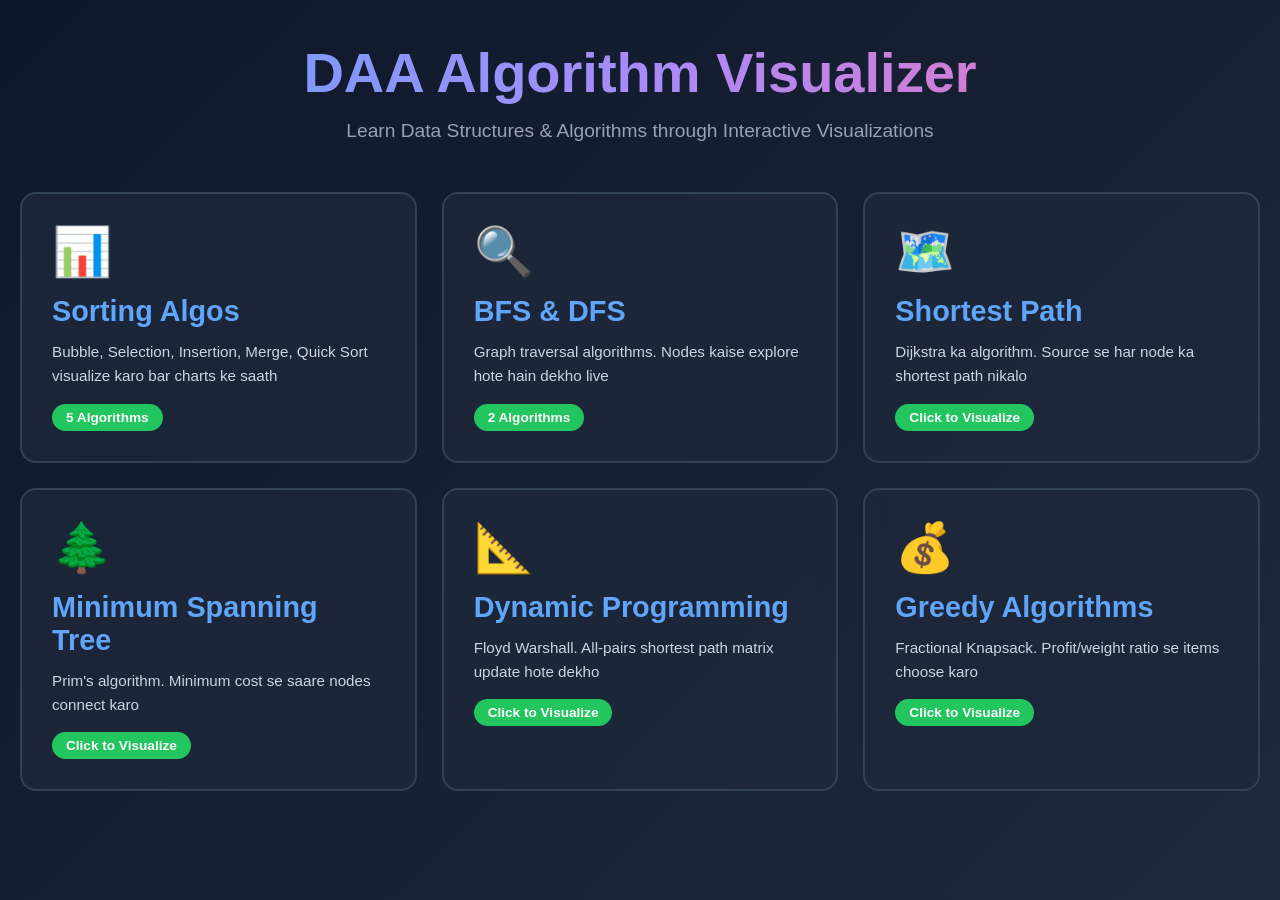
==== src/main/resources/templates/index.html @ bf994232 "DAA Visualizer: Sorting, Graph, DP, Knapsack 0/1 + Fractional working" ====
<!DOCTYPE html>
<html lang="en">
<head>
    <meta charset="UTF-8">
    <meta name="viewport" content="width=device-width, initial-scale=1.0">
    <title>DAA Visualizer</title>
    <style>
        * { margin: 0; padding: 0; box-sizing: border-box; }
        body {
            font-family: 'Segoe UI', sans-serif;
            background: linear-gradient(135deg, #0f172a 0%, #1e293b 100%);
            color: white;
            min-height: 100vh;
            padding: 40px 20px;
        }
        .container {
            max-width: 1400px;
            margin: 0 auto;
        }
        h1 {
            text-align: center;
            font-size: 3.5rem;
            margin-bottom: 15px;
            background: linear-gradient(90deg, #60a5fa, #a78bfa, #f472b6);
            -webkit-background-clip: text;
            -webkit-text-fill-color: transparent;
        }
        .subtitle {
            text-align: center;
            color: #94a3b8;
            font-size: 1.2rem;
            margin-bottom: 50px;
        }
        .grid {
            display: grid;
            grid-template-columns: repeat(auto-fit, minmax(350px, 1fr));
            gap: 25px;
            margin-top: 30px;
        }
        .card {
            background: rgba(30, 41, 59, 0.8);
            backdrop-filter: blur(10px);
            border: 2px solid #334155;
            border-radius: 16px;
            padding: 30px;
            text-decoration: none;
            color: white;
            transition: all 0.3s ease;
            cursor: pointer;
            display: block;
        }
        .card:hover {
            transform: translateY(-8px);
            border-color: #3b82f6;
            box-shadow: 0 20px 40px rgba(59, 130, 246, 0.3);
        }
        .card-icon {
            font-size: 3rem;
            margin-bottom: 15px;
        }
        .card h2 {
            color: #60a5fa;
            font-size: 1.8rem;
            margin-bottom: 12px;
        }
        .card p {
            color: #cbd5e1;
            line-height: 1.6;
            margin-bottom: 15px;
            font-size: 0.95rem;
        }
        .badge {
            display: inline-block;
            background: #3b82f6;
            color: white;
            padding: 6px 14px;
            border-radius: 20px;
            font-size: 0.85rem;
            font-weight: 600;
        }
        .badge.ready {
            background: #22c55e;
        }
    </style>
</head>
<body>
    <div class="container">
        <h1>DAA Algorithm Visualizer</h1>
        <p class="subtitle">Learn Data Structures & Algorithms through Interactive Visualizations</p>

        <div class="grid">
            <a href="/sort" class="card">
                <div class="card-icon">📊</div>
                <h2>Sorting Algos</h2>
                <p>Bubble, Selection, Insertion, Merge, Quick Sort visualize karo bar charts ke saath</p>
                <span class="badge ready">5 Algorithms</span>
            </a>

            <a href="/graph-traversal" class="card">
                <div class="card-icon">🔍</div>
                <h2>BFS & DFS</h2>
                <p>Graph traversal algorithms. Nodes kaise explore hote hain dekho live</p>
                <span class="badge ready">2 Algorithms</span>
            </a>

            <a href="/graph-path" class="card">
                <div class="card-icon">🗺️</div>
                <h2>Shortest Path</h2>
                <p>Dijkstra ka algorithm. Source se har node ka shortest path nikalo</p>
                <span class="badge ready">Click to Visualize</span>
            </a>

            <a href="/graph-mst" class="card">
                <div class="card-icon">🌲</div>
                <h2>Minimum Spanning Tree</h2>
                <p>Prim's algorithm. Minimum cost se saare nodes connect karo</p>
                <span class="badge ready">Click to Visualize</span>
            </a>

            <a href="/dp" class="card">
                <div class="card-icon">📐</div>
                <h2>Dynamic Programming</h2>
                <p>Floyd Warshall. All-pairs shortest path matrix update hote dekho</p>
                <span class="badge ready">Click to Visualize</span>
            </a>

            <a href="/greedy" class="card">
                <div class="card-icon">💰</div>
                <h2>Greedy Algorithms</h2>
                <p>Fractional Knapsack. Profit/weight ratio se items choose karo</p>
                <span class="badge ready">Click to Visualize</span>
            </a>
        </div>
    </div>
</body>
</html>
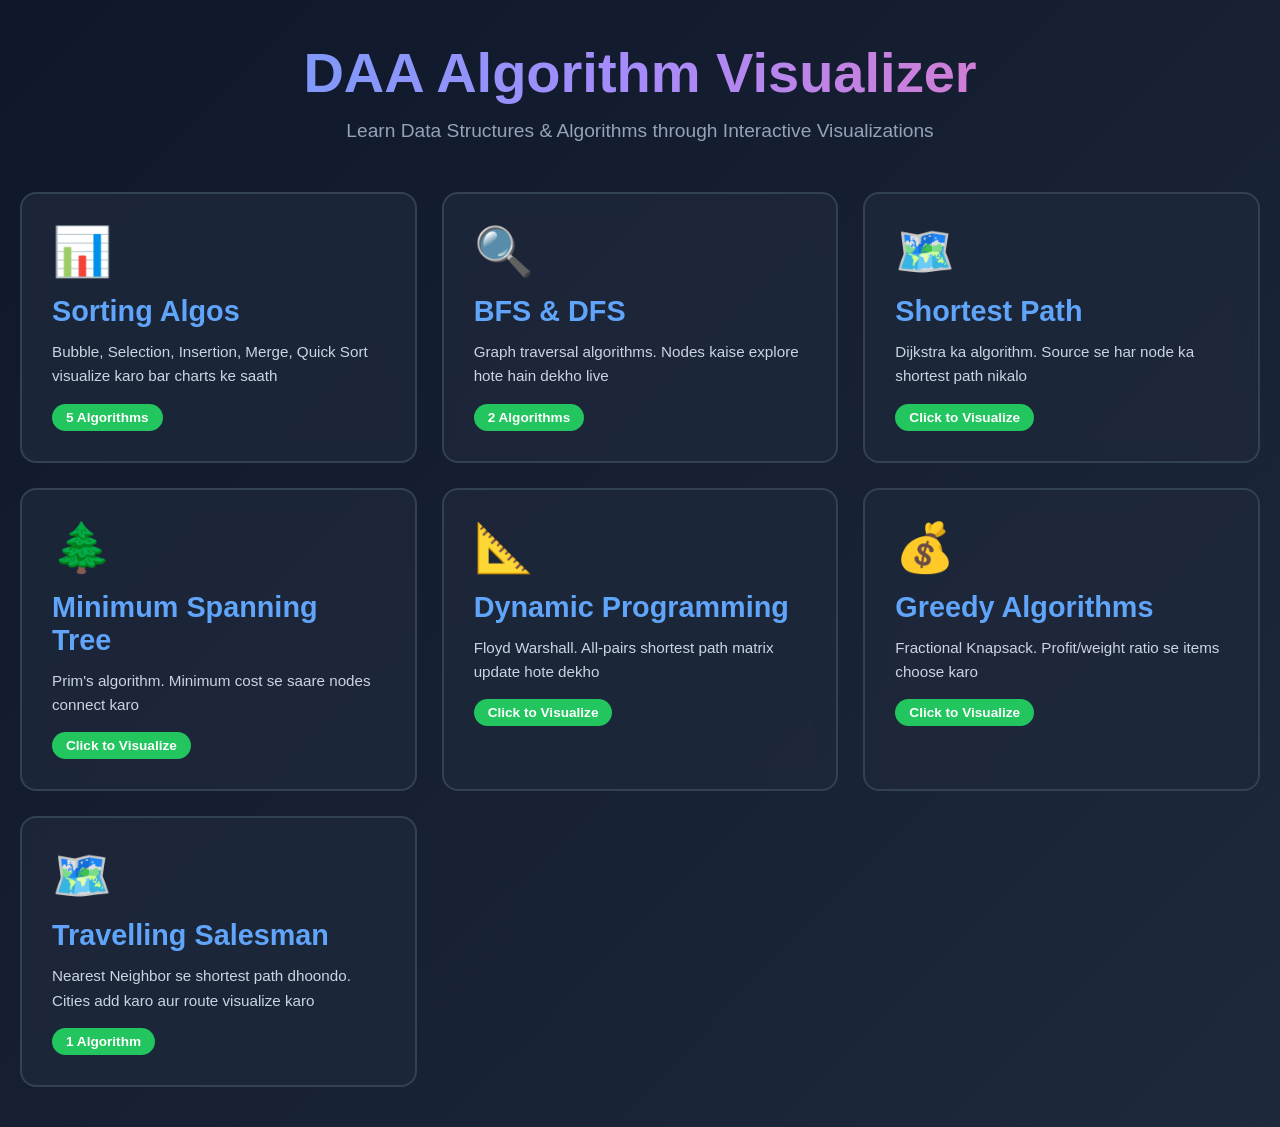
==== commit 8fa9dc0c: "Upload" ====
--- a/src/main/resources/templates/index.html
+++ b/src/main/resources/templates/index.html
@@ -130,6 +130,15 @@
                 <p>Fractional Knapsack. Profit/weight ratio se items choose karo</p>
                 <span class="badge ready">Click to Visualize</span>
             </a>
+
+            <a href="/tsp" class="card">
+                <div class="card-icon">🗺️</div>
+                <h2>Travelling Salesman</h2>
+                <p>Nearest Neighbor se shortest path dhoondo. Cities add karo aur route visualize karo</p>
+                <span class="badge ready">1 Algorithm</span>
+            </a>
+
+            
         </div>
     </div>
 </body>
